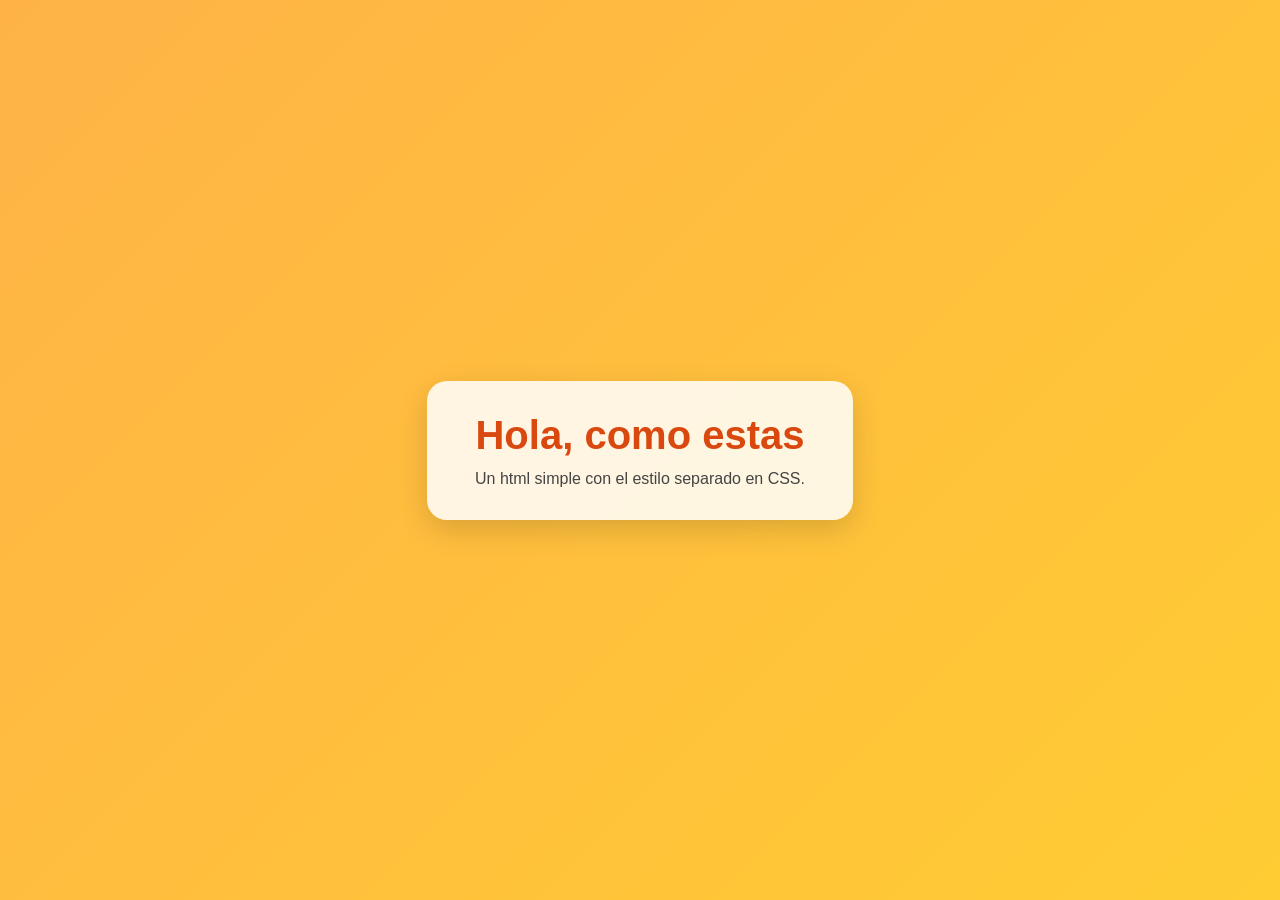
==== index.html @ bae3dd64 "Rename entry page to index" ====
<!DOCTYPE html>
<html lang="es">
<head>
  <meta charset="UTF-8">
  <meta name="viewport" content="width=device-width, initial-scale=1.0">
  <title>Hola</title>
  <link rel="stylesheet" href="style.css">
</head>
<body>
  <main class="card">
    <h1>Hola, como estas</h1>
    <p>Un html simple con el estilo separado en CSS.</p>
  </main>
</body>
</html>
---- style.css ----
body {
  margin: 0;
  min-height: 100vh;
  display: grid;
  place-items: center;
  font-family: Arial, sans-serif;
  background: linear-gradient(135deg, #ffb347, #ffcc33);
}

.card {
  text-align: center;
  padding: 2rem 3rem;
  border-radius: 20px;
  background: rgba(255, 255, 255, 0.85);
  box-shadow: 0 10px 30px rgba(0, 0, 0, 0.15);
}

h1 {
  margin: 0;
  color: #d9480f;
  font-size: 2.5rem;
}

p {
  margin: 0.75rem 0 0;
  color: #444;
  font-size: 1rem;
}
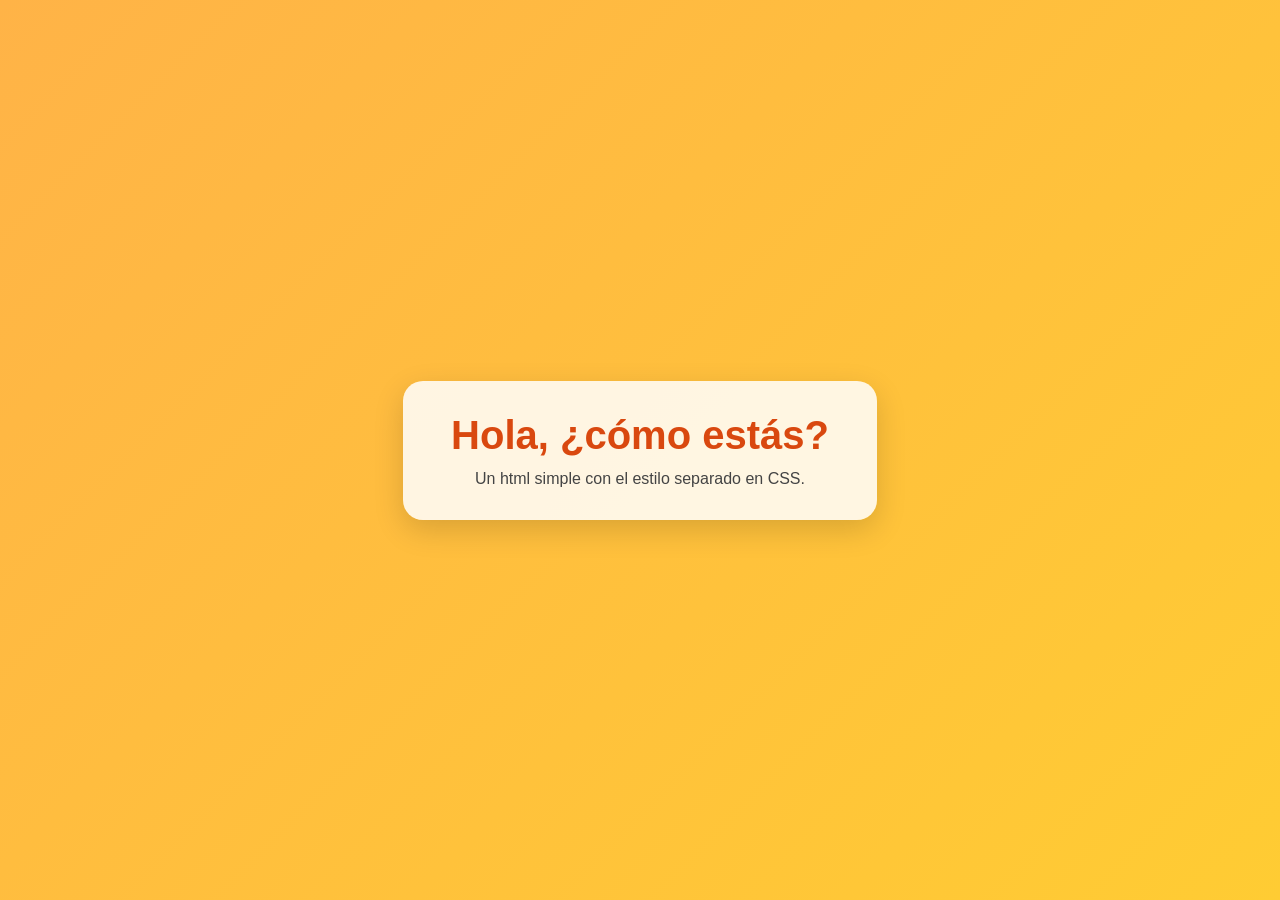
==== commit 7aed7492: "corregi errores ortograficos" ====
--- a/index.html
+++ b/index.html
@@ -8,7 +8,7 @@
 </head>
 <body>
   <main class="card">
-    <h1>Hola, como estas</h1>
+    <h1>Hola, ¿cómo estás?</h1>
     <p>Un html simple con el estilo separado en CSS.</p>
   </main>
 </body>
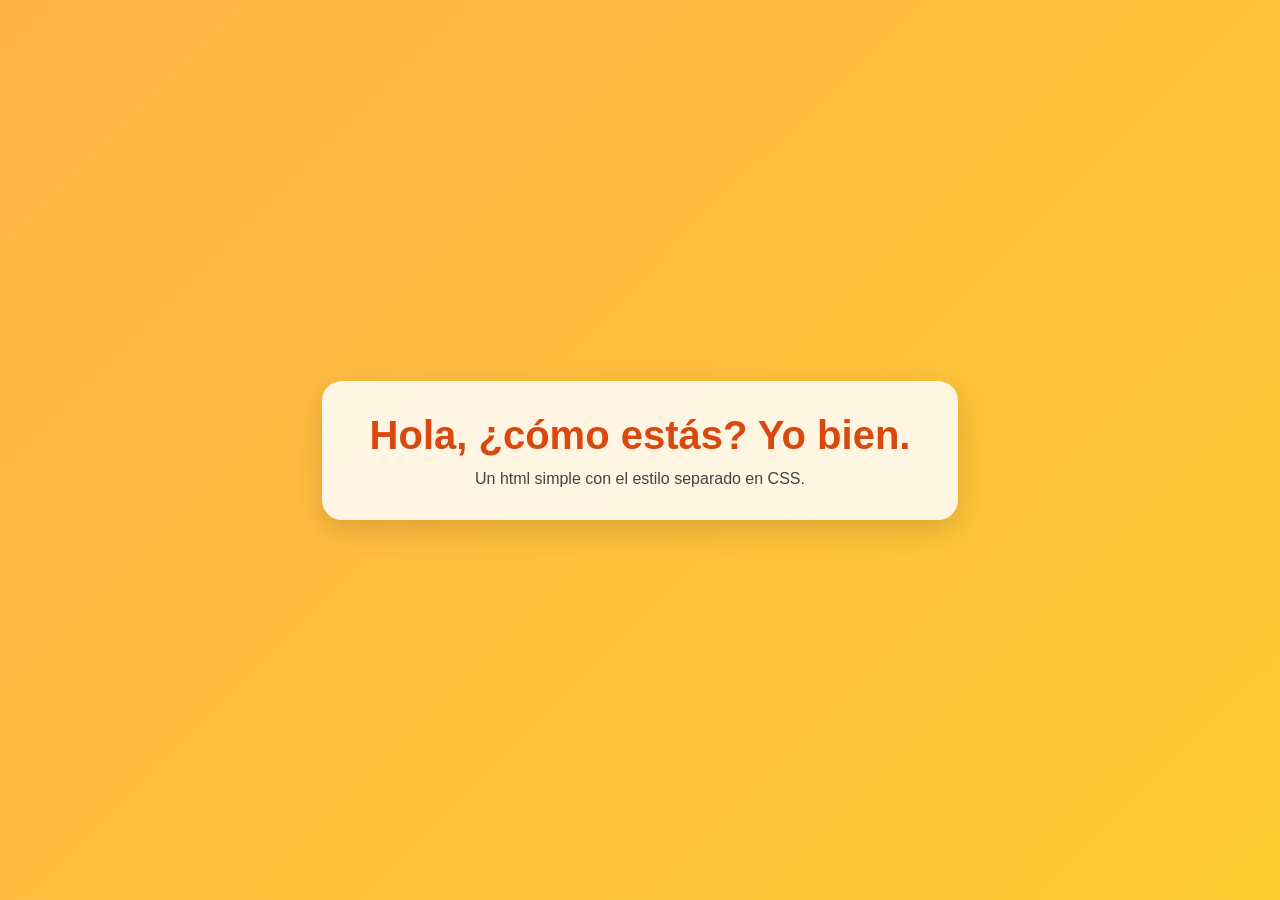
==== commit 69eef740: "probando desde terminal" ====
--- a/index.html
+++ b/index.html
@@ -8,7 +8,7 @@
 </head>
 <body>
   <main class="card">
-    <h1>Hola, ¿cómo estás?</h1>
+    <h1>Hola, ¿cómo estás? Yo bien. </h1>
     <p>Un html simple con el estilo separado en CSS.</p>
   </main>
 </body>
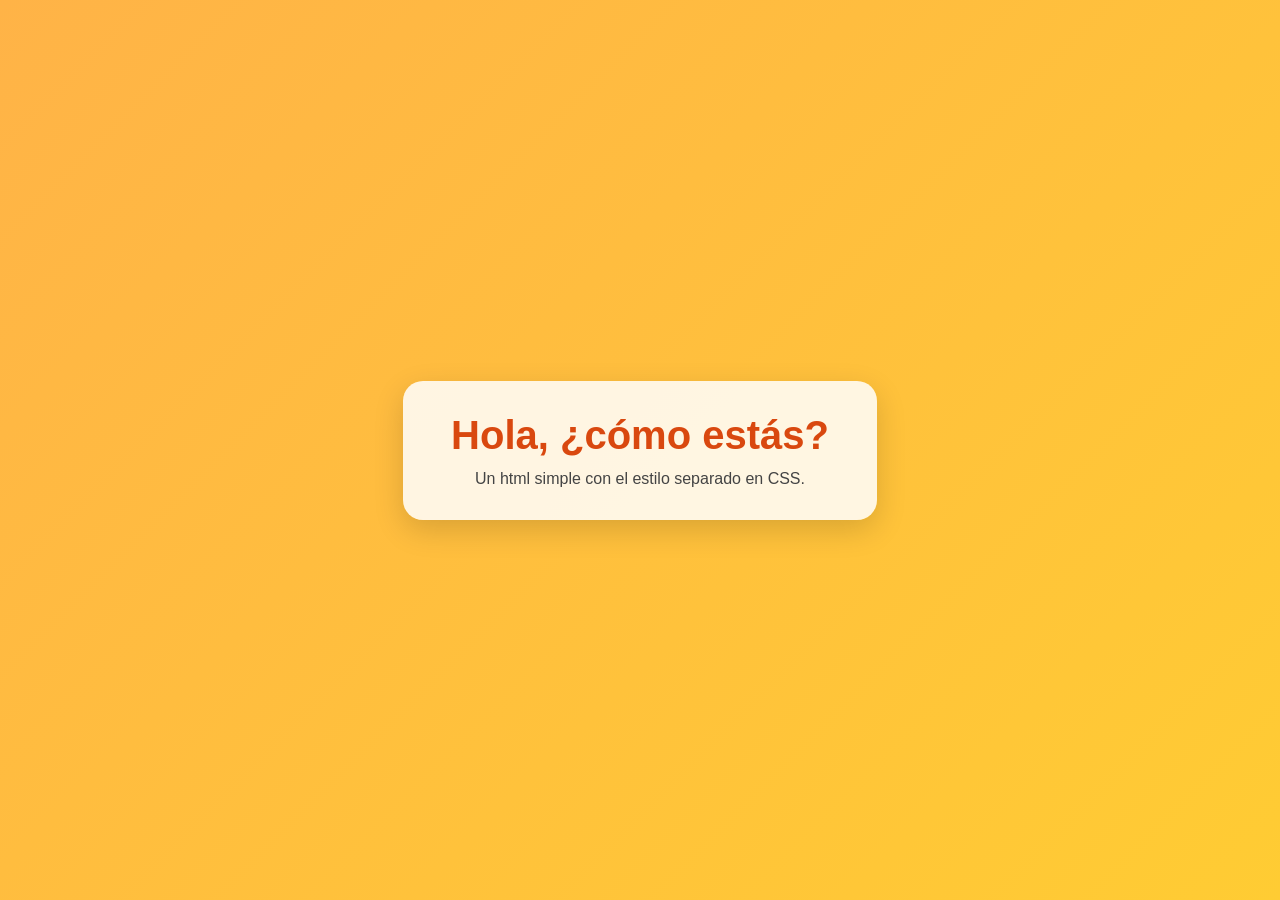
==== commit 59376a96: "Actualiza titulo principal" ====
--- a/index.html
+++ b/index.html
@@ -8,7 +8,7 @@
 </head>
 <body>
   <main class="card">
-    <h1>Hola, ¿cómo estás? Yo bien. </h1>
+    <h1>Hola, ¿cómo estás? </h1>
     <p>Un html simple con el estilo separado en CSS.</p>
   </main>
 </body>
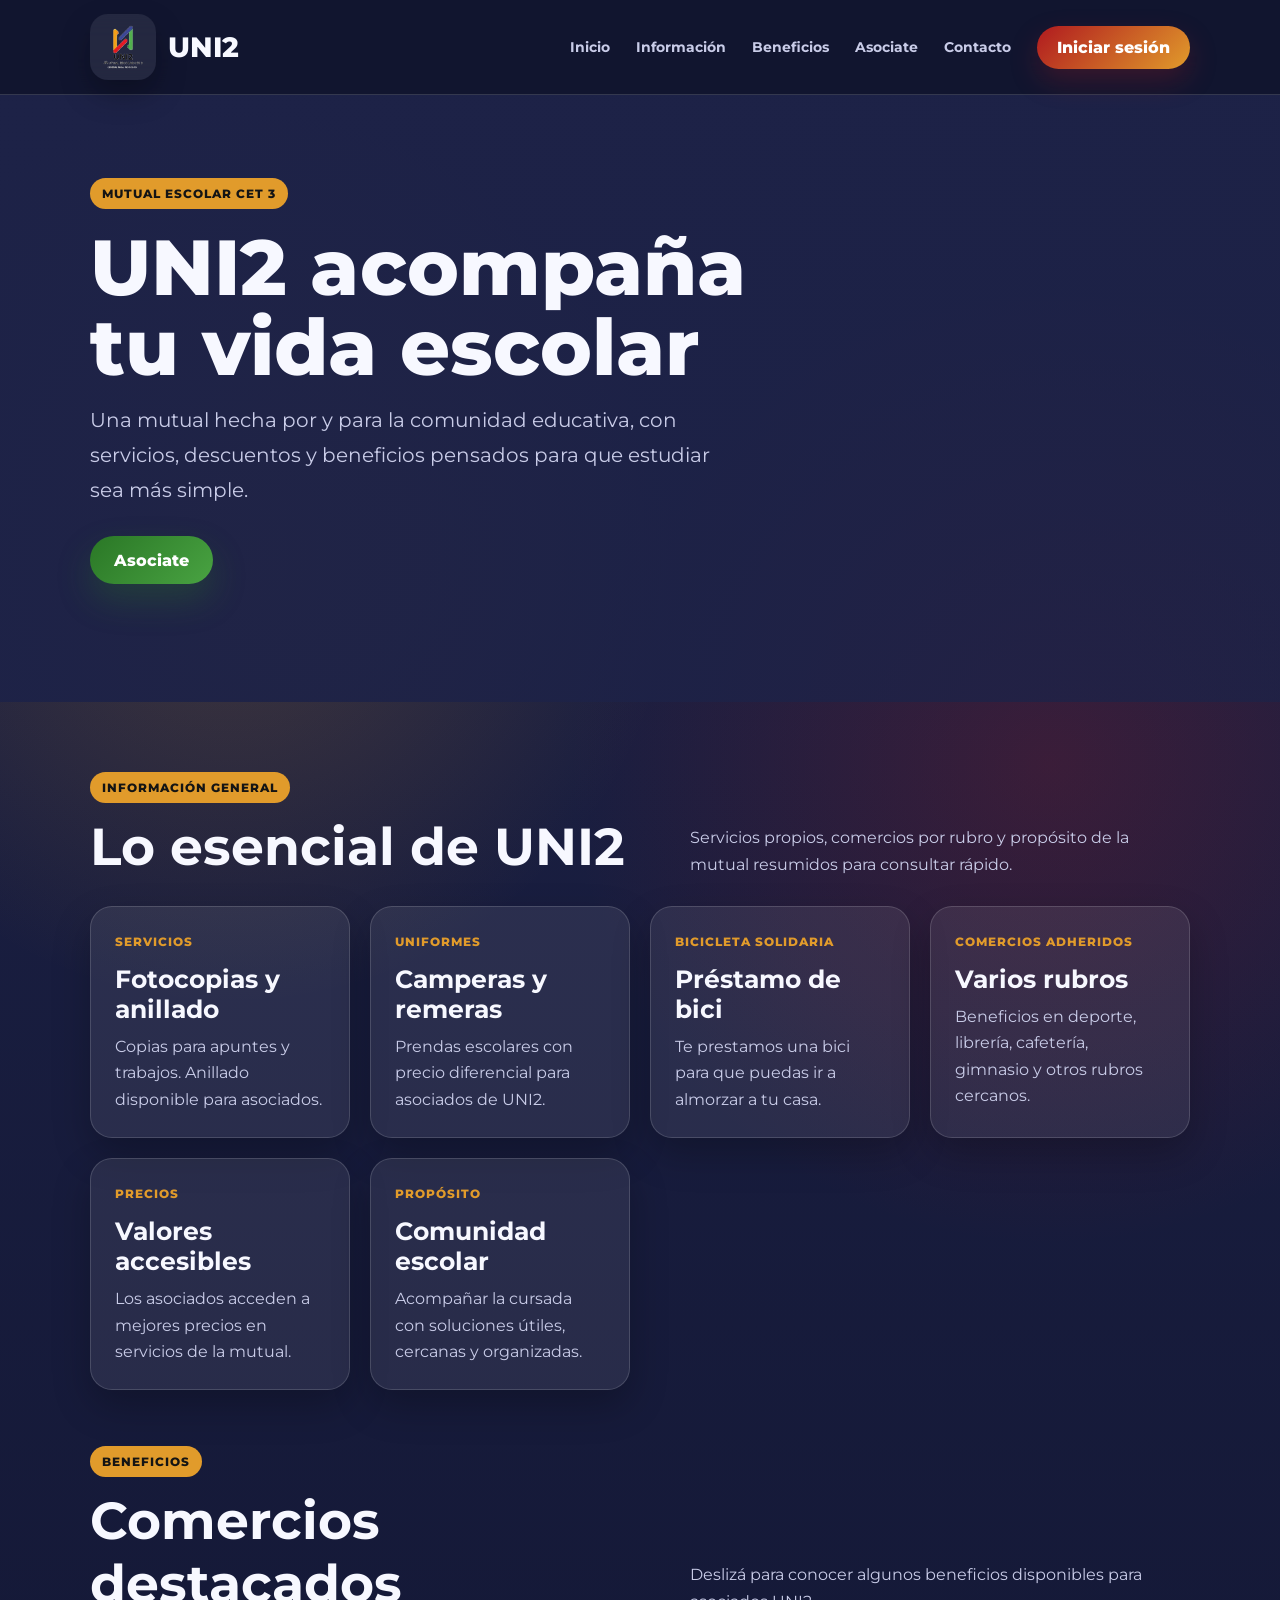
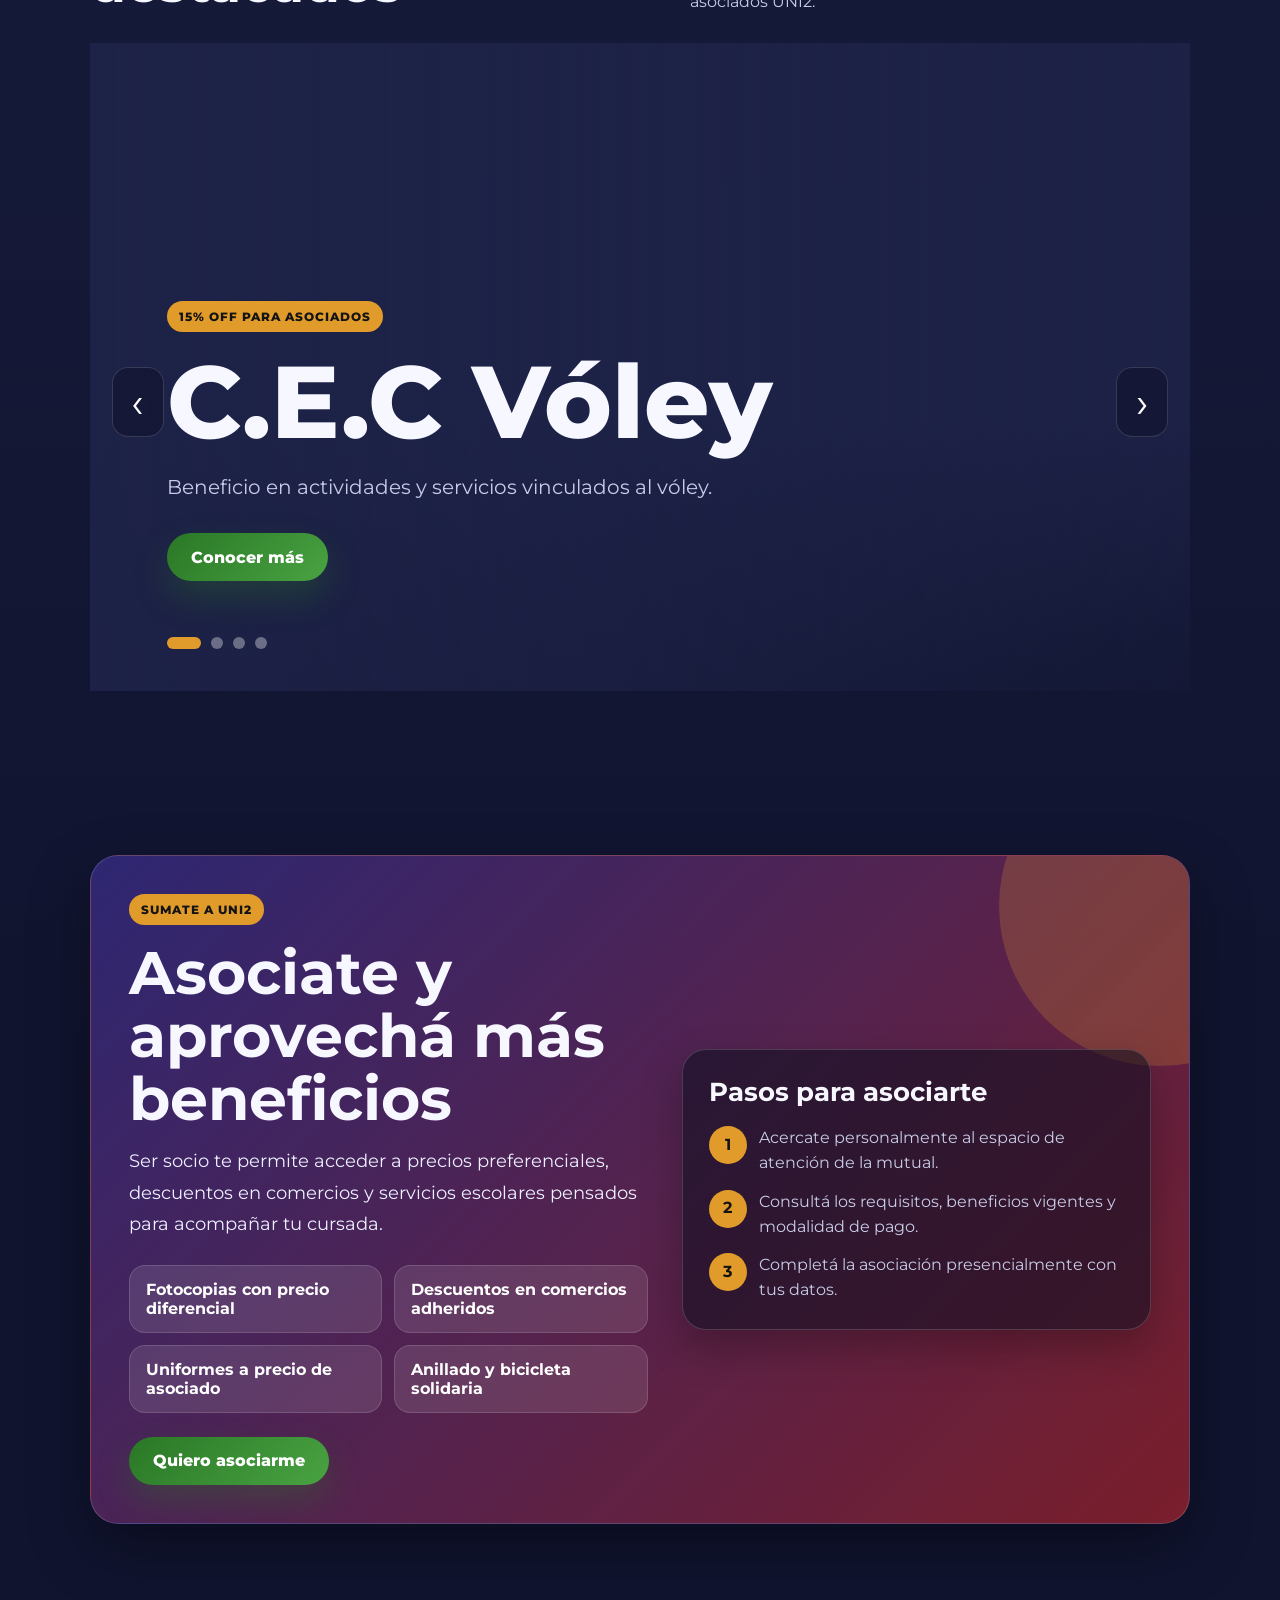
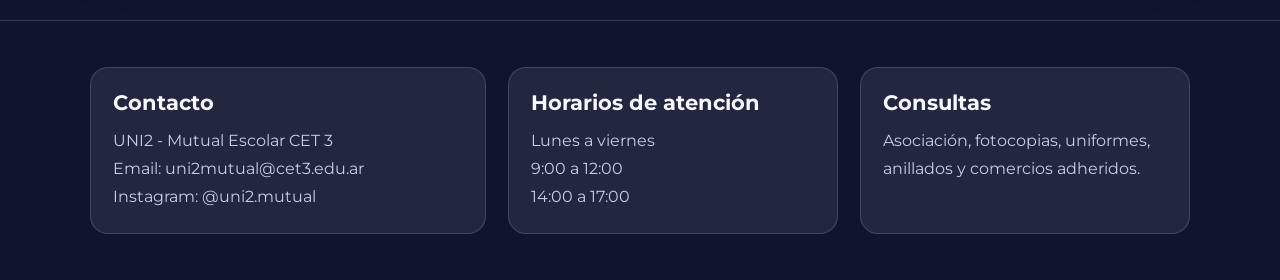
==== commit 7be4edbe: "pagina de inicio" ====
--- a/index.html
+++ b/index.html
@@ -1,15 +1,353 @@
-<!DOCTYPE html>
+﻿<!DOCTYPE html>
 <html lang="es">
 <head>
-  <meta charset="UTF-8">
-  <meta name="viewport" content="width=device-width, initial-scale=1.0">
-  <title>Hola</title>
-  <link rel="stylesheet" href="style.css">
+<meta charset="UTF-8">
+<meta name="viewport" content="width=device-width, initial-scale=1.0">
+<title>UNI2 - Mutual Escolar CET 3</title>
+
+<link rel="preconnect" href="https://fonts.googleapis.com">
+<link href="https://fonts.googleapis.com/css2?family=Montserrat:wght@300;400;500;600;700;800&display=swap" rel="stylesheet">
+
+<link rel="stylesheet" href="style.css">
 </head>
+
 <body>
-  <main class="card">
-    <h1>Hola, ¿cómo estás? </h1>
-    <p>Un html simple con el estilo separado en CSS.</p>
-  </main>
+
+<nav>
+    <div class="logo">
+        <img class="brand-mark" src="assets/uni2-logo.png" alt="Logo UNI2">
+        <h2>UNI2</h2>
+    </div>
+
+    <div class="nav-links">
+        <a href="#inicio">Inicio</a>
+        <a href="#informacion">Informaci&oacute;n</a>
+        <a href="#beneficios">Beneficios</a>
+        <a href="#asociate">Asociate</a>
+        <a href="#contacto">Contacto</a>
+        <button class="login-btn" type="button">Iniciar sesi&oacute;n</button>
+    </div>
+</nav>
+
+<section class="intro-hero" id="inicio">
+    <div class="intro-content">
+        <span class="eyebrow">Mutual Escolar CET 3</span>
+        <h1>UNI2 acompa&ntilde;a tu vida escolar</h1>
+        <p>
+            Una mutual hecha por y para la comunidad educativa, con servicios,
+            descuentos y beneficios pensados para que estudiar sea m&aacute;s simple.
+        </p>
+        <a href="#asociarme" class="primary-btn js-open-associate">Asociate</a>
+    </div>
+</section>
+
+<section class="info-section" id="informacion">
+    <div class="section-header">
+        <div>
+            <span class="section-kicker">Informaci&oacute;n general</span>
+            <h2>Lo esencial de UNI2</h2>
+        </div>
+        <p>Servicios propios, comercios por rubro y prop&oacute;sito de la mutual resumidos para consultar r&aacute;pido.</p>
+    </div>
+
+    <div class="info-grid">
+        <article class="info-card">
+            <span class="service-label">Servicios</span>
+            <h3>Fotocopias y anillado</h3>
+            <p>Copias para apuntes y trabajos. Anillado disponible para asociados.</p>
+        </article>
+
+        <article class="info-card">
+            <span class="service-label">Uniformes</span>
+            <h3>Camperas y remeras</h3>
+            <p>Prendas escolares con precio diferencial para asociados de UNI2.</p>
+        </article>
+
+        <article class="info-card">
+            <span class="service-label">Bicicleta solidaria</span>
+            <h3>Pr&eacute;stamo de bici</h3>
+            <p>Te prestamos una bici para que puedas ir a almorzar a tu casa.</p>
+        </article>
+
+        <article class="info-card">
+            <span class="service-label">Comercios adheridos</span>
+            <h3>Varios rubros</h3>
+            <p>Beneficios en deporte, librer&iacute;a, cafeter&iacute;a, gimnasio y otros rubros cercanos.</p>
+        </article>
+
+        <article class="info-card">
+            <span class="service-label">Precios</span>
+            <h3>Valores accesibles</h3>
+            <p>Los asociados acceden a mejores precios en servicios de la mutual.</p>
+        </article>
+
+        <article class="info-card">
+            <span class="service-label">Prop&oacute;sito</span>
+            <h3>Comunidad escolar</h3>
+            <p>Acompa&ntilde;ar la cursada con soluciones &uacute;tiles, cercanas y organizadas.</p>
+        </article>
+    </div>
+</section>
+
+<section class="services" id="beneficios">
+    <div class="section-header">
+        <div>
+            <span class="section-kicker">Beneficios</span>
+            <h2>Comercios destacados</h2>
+        </div>
+        <p>Desliz&aacute; para conocer algunos beneficios disponibles para asociados UNI2.</p>
+    </div>
+
+<div class="streaming-hero" aria-label="Beneficios destacados">
+    <div class="stream-track" id="streamTrack">
+        <article class="stream-slide" style="--image:url('https://images.unsplash.com/photo-1612872087720-bb876e2e67d1?auto=format&fit=crop&w=1600&q=80')">
+            <div class="stream-content">
+                <span class="eyebrow">15% off para asociados</span>
+                <h1>C.E.C V&oacute;ley</h1>
+                <p>Beneficio en actividades y servicios vinculados al v&oacute;ley.</p>
+                <div class="hero-actions">
+                    <a href="#asociate" class="primary-btn">Conocer m&aacute;s</a>
+                </div>
+            </div>
+        </article>
+
+        <article class="stream-slide" style="--image:url('https://images.unsplash.com/photo-1521587760476-6c12a4b040da?auto=format&fit=crop&w=1600&q=80')">
+            <div class="stream-content">
+                <span class="eyebrow">10% off en &uacute;tiles escolares</span>
+                <h1>Librer&iacute;a Mu&ntilde;oz</h1>
+                <p>Descuento en materiales para clases, trabajos pr&aacute;cticos y organizaci&oacute;n diaria.</p>
+                <div class="hero-actions">
+                    <a href="#asociate" class="primary-btn">Conocer m&aacute;s</a>
+                </div>
+            </div>
+        </article>
+
+        <article class="stream-slide" style="--image:url('https://images.unsplash.com/photo-1509042239860-f550ce710b93?auto=format&fit=crop&w=1600&q=80')">
+            <div class="stream-content">
+                <span class="eyebrow">15% off en cafeter&iacute;a</span>
+                <h1>Cafeter&iacute;a Latte</h1>
+                <p>Descuento para meriendas, pausas y encuentros durante la semana escolar.</p>
+                <div class="hero-actions">
+                    <a href="#asociate" class="primary-btn">Conocer m&aacute;s</a>
+                </div>
+            </div>
+        </article>
+
+        <article class="stream-slide" style="--image:url('https://images.unsplash.com/photo-1534438327276-14e5300c3a48?auto=format&fit=crop&w=1600&q=80')">
+            <div class="stream-content">
+                <span class="eyebrow">20% off en entrenamiento</span>
+                <h1>Gimnasio GQ</h1>
+                <p>Beneficio para asociados que quieran entrenar y mantenerse activos.</p>
+                <div class="hero-actions">
+                    <a href="#asociate" class="primary-btn">Conocer m&aacute;s</a>
+                </div>
+            </div>
+        </article>
+    </div>
+
+    <button class="stream-arrow prev" id="prevSlide" type="button" aria-label="Slide anterior">&lsaquo;</button>
+    <button class="stream-arrow next" id="nextSlide" type="button" aria-label="Slide siguiente">&rsaquo;</button>
+    <div class="stream-dots" id="streamDots" aria-label="Indicadores del carrusel"></div>
+</div>
+</section>
+
+<section class="join-section" id="asociate">
+    <div class="join-banner">
+        <div class="join-copy">
+            <span class="section-kicker">Sumate a UNI2</span>
+            <h2>Asociate y aprovech&aacute; m&aacute;s beneficios</h2>
+            <p>
+                Ser socio te permite acceder a precios preferenciales, descuentos en comercios
+                y servicios escolares pensados para acompa&ntilde;ar tu cursada.
+            </p>
+
+            <ul class="benefit-list">
+                <li>Fotocopias con precio diferencial</li>
+                <li>Descuentos en comercios adheridos</li>
+                <li>Uniformes a precio de asociado</li>
+                <li>Anillado y bicicleta solidaria</li>
+            </ul>
+
+            <a href="#asociarme" class="primary-btn js-open-associate">Quiero asociarme</a>
+        </div>
+
+        <div class="steps-card">
+            <h3>Pasos para asociarte</h3>
+            <ol class="steps">
+                <li><strong>1</strong><span>Acercate personalmente al espacio de atenci&oacute;n de la mutual.</span></li>
+                <li><strong>2</strong><span>Consult&aacute; los requisitos, beneficios vigentes y modalidad de pago.</span></li>
+                <li><strong>3</strong><span>Complet&aacute; la asociaci&oacute;n presencialmente con tus datos.</span></li>
+            </ol>
+        </div>
+    </div>
+</section>
+
+<section class="associate-section" id="asociarme">
+    <div class="associate-card">
+        <div class="associate-header">
+            <button type="button" class="close-associate" id="closeAssociate" aria-label="Cerrar">&times;</button>
+            <h2>UNI2</h2>
+            <p>Asociaci&oacute;n presencial a la Mutual</p>
+        </div>
+
+        <div class="associate-form" id="associateInfo">
+            <div class="form-group">
+                <label>Por ahora la asociaci&oacute;n se realiza solo presencialmente.</label>
+                <p class="radio-item">
+                    Acercate al espacio de atenci&oacute;n de UNI2 para consultar requisitos,
+                    beneficios vigentes y completar tus datos.
+                </p>
+            </div>
+
+            <div class="form-row">
+                <div class="form-group">
+                    <label>Horario de atenci&oacute;n</label>
+                    <p class="radio-item">Lunes a viernes, de 9:00 a 12:00 y de 14:00 a 17:00.</p>
+                </div>
+
+                <div class="form-group">
+                    <label>Consultas</label>
+                    <p class="radio-item">Pod&eacute;s preguntar por fotocopias, uniformes, anillados y comercios adheridos.</p>
+                </div>
+            </div>
+
+            <button type="button" class="associate-submit" id="goToContact">Ver contacto y horarios</button>
+        </div>
+
+        <div class="associate-footer">UNI2 - Mutual Escolar</div>
+    </div>
+</section>
+
+<div class="thanks-message" id="thanksMessage">
+    <h2>Muchas gracias por ser parte de la mutual</h2>
+</div>
+
+<footer class="site-footer" id="contacto">
+    <div class="footer-grid">
+        <div class="footer-block">
+            <h3>Contacto</h3>
+            <p>UNI2 - Mutual Escolar CET 3</p>
+            <p>Email: uni2mutual@cet3.edu.ar</p>
+            <p>Instagram: @uni2.mutual</p>
+        </div>
+
+        <div class="footer-block">
+            <h3>Horarios de atenci&oacute;n</h3>
+            <ul>
+                <li>Lunes a viernes</li>
+                <li>9:00 a 12:00</li>
+                <li>14:00 a 17:00</li>
+            </ul>
+        </div>
+
+        <div class="footer-block">
+            <h3>Consultas</h3>
+            <p>Asociaci&oacute;n, fotocopias, uniformes, anillados y comercios adheridos.</p>
+        </div>
+    </div>
+</footer>
+
+<script>
+    const streamTrack = document.getElementById("streamTrack");
+    const slides = Array.from(document.querySelectorAll(".stream-slide"));
+    const dotsContainer = document.getElementById("streamDots");
+    const prevSlide = document.getElementById("prevSlide");
+    const nextSlide = document.getElementById("nextSlide");
+    const associateButtons = Array.from(document.querySelectorAll(".js-open-associate"));
+    const closeAssociate = document.getElementById("closeAssociate");
+    const associateModal = document.getElementById("asociarme");
+    const goToContact = document.getElementById("goToContact");
+    const thanksMessage = document.getElementById("thanksMessage");
+    let activeSlide = 0;
+    let autoplay;
+
+    slides.forEach((_, index) => {
+        const dot = document.createElement("button");
+        dot.className = "stream-dot";
+        dot.type = "button";
+        dot.setAttribute("aria-label", "Ir al slide " + (index + 1));
+        dot.addEventListener("click", () => {
+            setSlide(index);
+            restartAutoplay();
+        });
+        dotsContainer.appendChild(dot);
+    });
+
+    const dots = Array.from(document.querySelectorAll(".stream-dot"));
+
+    function setSlide(index){
+        activeSlide = (index + slides.length) % slides.length;
+        streamTrack.style.transform = "translateX(-" + activeSlide * 100 + "%)";
+
+        dots.forEach((dot, dotIndex) => {
+            dot.classList.toggle("is-active", dotIndex === activeSlide);
+        });
+    }
+
+    function restartAutoplay(){
+        clearInterval(autoplay);
+        autoplay = setInterval(() => setSlide(activeSlide + 1), 5000);
+    }
+
+    prevSlide.addEventListener("click", () => {
+        setSlide(activeSlide - 1);
+        restartAutoplay();
+    });
+
+    nextSlide.addEventListener("click", () => {
+        setSlide(activeSlide + 1);
+        restartAutoplay();
+    });
+
+    function openAssociateModal(event){
+        event.preventDefault();
+        associateModal.classList.add("is-open");
+        document.body.style.overflow = "hidden";
+    }
+
+    function closeAssociateModal(){
+        associateModal.classList.remove("is-open");
+        document.body.style.overflow = "";
+    }
+
+    function launchConfetti(){
+        const colors = ["#2A7726", "#2F2777", "#B01A1F", "#E19B2B", "#ffffff"];
+
+        for(let i = 0; i < 90; i++){
+            const confetti = document.createElement("span");
+            confetti.className = "confetti-piece";
+            confetti.style.left = Math.random() * 100 + "vw";
+            confetti.style.background = colors[Math.floor(Math.random() * colors.length)];
+            confetti.style.animationDelay = Math.random() * 0.7 + "s";
+            confetti.style.transform = "rotate(" + Math.random() * 360 + "deg)";
+            document.body.appendChild(confetti);
+
+            setTimeout(() => {
+                confetti.remove();
+            }, 3600);
+        }
+    }
+
+    associateButtons.forEach((button) => {
+        button.addEventListener("click", openAssociateModal);
+    });
+    closeAssociate.addEventListener("click", closeAssociateModal);
+
+    associateModal.addEventListener("click", (event) => {
+        if(event.target === associateModal){
+            closeAssociateModal();
+        }
+    });
+
+    goToContact.addEventListener("click", () => {
+        closeAssociateModal();
+        document.getElementById("contacto").scrollIntoView({behavior:"smooth"});
+    });
+
+    setSlide(0);
+    restartAutoplay();
+</script>
+
 </body>
 </html>
+
--- a/style.css
+++ b/style.css
@@ -1,28 +1,891 @@
-body {
-  margin: 0;
-  min-height: 100vh;
-  display: grid;
-  place-items: center;
-  font-family: Arial, sans-serif;
-  background: linear-gradient(135deg, #ffb347, #ffcc33);
-}
-
-.card {
-  text-align: center;
-  padding: 2rem 3rem;
-  border-radius: 20px;
-  background: rgba(255, 255, 255, 0.85);
-  box-shadow: 0 10px 30px rgba(0, 0, 0, 0.15);
-}
-
-h1 {
-  margin: 0;
-  color: #d9480f;
-  font-size: 2.5rem;
-}
-
-p {
-  margin: 0.75rem 0 0;
-  color: #444;
-  font-size: 1rem;
-}
+﻿:root{
+    --bg:#1D2247;
+    --red:#B01A1F;
+    --orange:#E19B2B;
+    --green:#2A7726;
+    --indigo:#2F2777;
+    --ink:#f7f8ff;
+    --muted:#c9cce8;
+    --panel:rgba(255,255,255,0.08);
+    --panel-strong:rgba(255,255,255,0.13);
+    --line:rgba(255,255,255,0.15);
+    --shadow:0 24px 60px rgba(0,0,0,0.36);
+}
+
+*{
+    margin:0;
+    padding:0;
+    box-sizing:border-box;
+    font-family:"Montserrat",sans-serif;
+}
+
+html{
+    scroll-behavior:smooth;
+}
+
+body{
+    min-height:100vh;
+    background:
+        radial-gradient(circle at 18% 16%, rgba(225,155,43,0.20), transparent 28rem),
+        radial-gradient(circle at 82% 22%, rgba(176,26,31,0.22), transparent 30rem),
+        linear-gradient(180deg,var(--bg),#10142f 76%);
+    color:var(--ink);
+    overflow-x:hidden;
+}
+
+img{
+    display:block;
+    max-width:100%;
+}
+
+a{
+    color:inherit;
+}
+
+button,
+.primary-btn,
+.secondary-btn{
+    font:inherit;
+    cursor:pointer;
+    transition:0.25s ease;
+}
+
+button:hover,
+.primary-btn:hover,
+.secondary-btn:hover{
+    transform:translateY(-3px);
+}
+
+/* NAV */
+
+nav{
+    position:fixed;
+    inset:0 0 auto 0;
+    z-index:50;
+    display:flex;
+    align-items:center;
+    justify-content:space-between;
+    gap:24px;
+    padding:14px 7%;
+    background:rgba(15,18,42,0.78);
+    border-bottom:1px solid var(--line);
+    backdrop-filter:blur(18px);
+}
+
+.logo{
+    display:flex;
+    align-items:center;
+    gap:12px;
+}
+
+.brand-mark{
+    width:66px;
+    height:66px;
+    display:block;
+    border-radius:18px;
+    object-fit:contain;
+    background:rgba(255,255,255,0.08);
+    box-shadow:0 14px 30px rgba(0,0,0,0.28);
+}
+
+.logo h2{
+    font-size:28px;
+    font-weight:800;
+}
+
+.nav-links{
+    display:flex;
+    align-items:center;
+    gap:26px;
+}
+
+.nav-links a{
+    color:var(--muted);
+    text-decoration:none;
+    font-weight:700;
+    font-size:14px;
+}
+
+.nav-links a:hover{
+    color:var(--orange);
+}
+
+.login-btn{
+    border:0;
+    border-radius:999px;
+    padding:12px 20px;
+    color:white;
+    background:linear-gradient(135deg,var(--red),var(--orange));
+    font-weight:800;
+    box-shadow:0 12px 28px rgba(176,26,31,0.25);
+}
+
+/* INTRO HERO */
+
+.intro-hero{
+    min-height:78vh;
+    display:flex;
+    align-items:center;
+    padding:132px 7% 72px;
+    background:
+        linear-gradient(90deg, rgba(29,34,71,0.96), rgba(29,34,71,0.76)),
+        url("https://images.unsplash.com/photo-1524995997946-a1c2e315a42f?auto=format&fit=crop&w=1600&q=80");
+    background-size:cover;
+    background-position:center;
+}
+
+.intro-content{
+    width:min(720px,100%);
+}
+
+.intro-content h1{
+    margin:18px 0 16px;
+    font-size:clamp(42px,7vw,78px);
+    line-height:1.03;
+    font-weight:800;
+}
+
+.intro-content p{
+    max-width:650px;
+    color:var(--muted);
+    font-size:clamp(16px,2vw,20px);
+    line-height:1.75;
+    margin-bottom:28px;
+}
+
+/* GENERAL INFO */
+
+.info-section{
+    padding:70px 7% 28px;
+}
+
+.info-grid{
+    display:grid;
+    grid-template-columns:repeat(auto-fit,minmax(230px,1fr));
+    gap:20px;
+}
+
+.info-card{
+    min-height:225px;
+    padding:24px;
+    border-radius:22px;
+    background:var(--panel);
+    border:1px solid var(--line);
+    box-shadow:0 16px 38px rgba(0,0,0,0.24);
+}
+
+.info-card h3{
+    margin:14px 0 10px;
+    font-size:25px;
+}
+
+.info-card p{
+    color:var(--muted);
+    line-height:1.65;
+}
+
+/* STREAMING HERO */
+
+.streaming-hero{
+    position:relative;
+    min-height:68vh;
+    height:clamp(520px,72vh,760px);
+    overflow:hidden;
+    background:var(--bg);
+}
+
+.stream-track{
+    height:100%;
+    display:flex;
+    transition:transform 0.8s cubic-bezier(.22,.61,.36,1);
+}
+
+.stream-slide{
+    position:relative;
+    min-width:100%;
+    height:100%;
+    display:flex;
+    align-items:flex-end;
+    padding:140px 7% 110px;
+    background-image:var(--image);
+    background-size:cover;
+    background-position:center;
+}
+
+.stream-slide::before{
+    content:"";
+    position:absolute;
+    inset:0;
+    background:
+        linear-gradient(90deg, rgba(29,34,71,0.96), rgba(29,34,71,0.70) 44%, rgba(29,34,71,0.18)),
+        linear-gradient(0deg, rgba(16,20,47,0.92), rgba(16,20,47,0.06) 42%);
+}
+
+.stream-content{
+    position:relative;
+    z-index:2;
+    width:min(820px,100%);
+}
+
+.eyebrow,
+.section-kicker,
+.tag{
+    display:inline-flex;
+    align-items:center;
+    width:max-content;
+    max-width:100%;
+    color:#141414;
+    background:var(--orange);
+    border-radius:999px;
+    padding:8px 12px;
+    font-size:12px;
+    font-weight:800;
+    letter-spacing:1px;
+    text-transform:uppercase;
+}
+
+.stream-content h1{
+    margin:18px 0 16px;
+    font-size:clamp(52px,8vw,104px);
+    line-height:1.02;
+    font-weight:800;
+}
+
+.stream-content p{
+    max-width:620px;
+    color:var(--muted);
+    font-size:clamp(16px,2vw,20px);
+    line-height:1.75;
+    margin-bottom:28px;
+}
+
+.hero-actions{
+    display:flex;
+    flex-wrap:wrap;
+    gap:14px;
+}
+
+.primary-btn,
+.secondary-btn{
+    display:inline-flex;
+    align-items:center;
+    justify-content:center;
+    min-height:48px;
+    padding:14px 24px;
+    border-radius:999px;
+    text-decoration:none;
+    font-weight:800;
+}
+
+.primary-btn{
+    color:white;
+    background:linear-gradient(135deg,var(--green),#49a342);
+    box-shadow:0 16px 34px rgba(42,119,38,0.32);
+}
+
+.secondary-btn{
+    color:white;
+    background:rgba(255,255,255,0.10);
+    border:1px solid rgba(255,255,255,0.24);
+}
+
+.stream-arrow{
+    position:absolute;
+    z-index:5;
+    top:50%;
+    width:52px;
+    height:70px;
+    border:1px solid var(--line);
+    border-radius:16px;
+    color:white;
+    background:rgba(15,18,42,0.55);
+    backdrop-filter:blur(8px);
+    font-size:42px;
+    line-height:1;
+}
+
+.stream-arrow.prev{
+    left:22px;
+}
+
+.stream-arrow.next{
+    right:22px;
+}
+
+.stream-dots{
+    position:absolute;
+    z-index:5;
+    left:7%;
+    bottom:42px;
+    display:flex;
+    gap:10px;
+}
+
+.stream-dot{
+    width:12px;
+    height:12px;
+    border:0;
+    border-radius:999px;
+    background:rgba(255,255,255,0.35);
+}
+
+.stream-dot.is-active{
+    width:34px;
+    background:var(--orange);
+}
+
+/* ASOCIATE */
+
+.join-section{
+    padding:70px 7% 96px;
+}
+
+.join-banner{
+    display:grid;
+    grid-template-columns:1.05fr 0.95fr;
+    gap:34px;
+    align-items:center;
+    padding:38px;
+    border-radius:28px;
+    background:
+        linear-gradient(135deg,rgba(47,39,119,0.92),rgba(176,26,31,0.62)),
+        var(--panel);
+    border:1px solid var(--line);
+    box-shadow:var(--shadow);
+    overflow:hidden;
+    position:relative;
+}
+
+.join-banner::after{
+    content:"";
+    position:absolute;
+    width:320px;
+    height:320px;
+    right:-130px;
+    top:-110px;
+    border-radius:999px;
+    background:rgba(225,155,43,0.22);
+}
+
+.join-copy{
+    position:relative;
+    z-index:2;
+}
+
+.join-copy h2{
+    margin:16px 0;
+    font-size:clamp(36px,5vw,60px);
+    line-height:1.05;
+}
+
+.join-copy p{
+    color:#edf0ff;
+    line-height:1.75;
+    font-size:18px;
+    max-width:620px;
+}
+
+.benefit-list{
+    display:grid;
+    grid-template-columns:repeat(2,1fr);
+    gap:12px;
+    margin:24px 0;
+    list-style:none;
+}
+
+.benefit-list li{
+    padding:14px 16px;
+    border-radius:16px;
+    background:rgba(255,255,255,0.11);
+    border:1px solid rgba(255,255,255,0.14);
+    color:white;
+    font-weight:700;
+}
+
+.steps-card{
+    position:relative;
+    z-index:2;
+    background:rgba(10,13,30,0.54);
+    border:1px solid rgba(255,255,255,0.16);
+    border-radius:24px;
+    padding:26px;
+    box-shadow:0 18px 40px rgba(0,0,0,0.26);
+}
+
+.steps-card h3{
+    font-size:26px;
+    margin-bottom:18px;
+}
+
+.steps{
+    list-style:none;
+    display:grid;
+    gap:14px;
+}
+
+.steps li{
+    display:grid;
+    grid-template-columns:38px 1fr;
+    gap:12px;
+    align-items:start;
+    color:var(--muted);
+    line-height:1.55;
+}
+
+.steps strong{
+    display:grid;
+    place-items:center;
+    width:38px;
+    height:38px;
+    border-radius:50%;
+    background:var(--orange);
+    color:#141414;
+}
+
+/* SERVICES */
+
+.services,
+.stores{
+    padding:28px 7% 94px;
+}
+
+.section-header{
+    display:flex;
+    justify-content:space-between;
+    align-items:flex-end;
+    gap:24px;
+    margin-bottom:28px;
+}
+
+.section-header h2{
+    margin-top:12px;
+    font-size:clamp(32px,5vw,52px);
+}
+
+.section-header p{
+    max-width:500px;
+    color:var(--muted);
+    line-height:1.7;
+}
+
+.services-grid{
+    display:grid;
+    grid-template-columns:repeat(3,1fr);
+    gap:20px;
+}
+
+.service-card{
+    overflow:hidden;
+    border-radius:22px;
+    background:var(--panel);
+    border:1px solid var(--line);
+    box-shadow:0 16px 38px rgba(0,0,0,0.24);
+}
+
+.service-card img{
+    width:100%;
+    height:210px;
+    object-fit:cover;
+}
+
+.service-content{
+    padding:22px;
+}
+
+.service-content h3{
+    margin:8px 0 10px;
+    font-size:25px;
+}
+
+.service-content p{
+    color:var(--muted);
+    line-height:1.65;
+}
+
+.service-label{
+    color:var(--orange);
+    font-weight:800;
+    font-size:12px;
+    letter-spacing:1px;
+    text-transform:uppercase;
+}
+
+/* STORES */
+
+.stores-panel{
+    padding:34px;
+    border-radius:28px;
+    background:linear-gradient(135deg,rgba(255,255,255,0.10),rgba(47,39,119,0.40));
+    border:1px solid var(--line);
+    box-shadow:var(--shadow);
+}
+
+.store-grid{
+    display:grid;
+    grid-template-columns:repeat(4,1fr);
+    gap:16px;
+}
+
+.store-card{
+    min-height:210px;
+    position:relative;
+    overflow:hidden;
+    border-radius:20px;
+    background-image:var(--image);
+    background-size:cover;
+    background-position:center;
+}
+
+.store-card::before{
+    content:"";
+    position:absolute;
+    inset:0;
+    background:linear-gradient(to top,rgba(8,10,24,0.88),rgba(8,10,24,0.12));
+}
+
+.store-card div{
+    position:absolute;
+    inset:auto 0 0 0;
+    padding:20px;
+}
+
+.store-card span{
+    color:var(--orange);
+    font-size:12px;
+    font-weight:800;
+    letter-spacing:1px;
+    text-transform:uppercase;
+}
+
+.store-card h3{
+    margin-top:6px;
+    font-size:22px;
+}
+
+/* MODAL FORM */
+
+.associate-section{
+    position:fixed;
+    inset:0;
+    z-index:100;
+    display:none;
+    align-items:center;
+    justify-content:center;
+    padding:36px 18px;
+    overflow-y:auto;
+    background:rgba(0,0,0,0.68);
+    backdrop-filter:blur(10px);
+}
+
+.associate-section.is-open{
+    display:flex;
+}
+
+.associate-card{
+    width:min(780px,100%);
+    overflow:hidden;
+    border-radius:24px;
+    background:#151936;
+    border:1px solid var(--line);
+    box-shadow:var(--shadow);
+}
+
+.associate-header{
+    position:relative;
+    padding:32px;
+    text-align:center;
+    background:linear-gradient(90deg,var(--green),var(--indigo),var(--red));
+}
+
+.associate-header h2{
+    font-size:40px;
+}
+
+.associate-header p{
+    color:#edf0ff;
+    margin-top:8px;
+}
+
+.close-associate{
+    position:absolute;
+    top:16px;
+    right:16px;
+    width:40px;
+    height:40px;
+    border:0;
+    border-radius:50%;
+    color:white;
+    background:rgba(255,255,255,0.18);
+    font-size:26px;
+}
+
+.associate-form{
+    padding:32px;
+}
+
+.form-row{
+    display:grid;
+    grid-template-columns:1fr 1fr;
+    gap:18px;
+}
+
+.form-group{
+    margin-bottom:20px;
+}
+
+.form-group label{
+    display:block;
+    margin-bottom:8px;
+    font-weight:800;
+}
+
+.form-group input,
+.form-group select{
+    width:100%;
+    padding:14px;
+    border:1px solid rgba(255,255,255,0.18);
+    border-radius:13px;
+    color:white;
+    background:rgba(255,255,255,0.08);
+    font-size:15px;
+}
+
+.form-group input::placeholder{
+    color:#aeb2d1;
+}
+
+.form-group input:focus,
+.form-group select:focus{
+    outline:0;
+    border-color:var(--orange);
+}
+
+.form-group option{
+    background:#151936;
+    color:white;
+}
+
+.radio-group{
+    display:flex;
+    gap:18px;
+}
+
+.radio-item{
+    display:flex;
+    gap:8px;
+    align-items:center;
+    color:var(--muted);
+}
+
+.associate-submit{
+    width:100%;
+    border:0;
+    border-radius:15px;
+    padding:16px;
+    color:white;
+    background:linear-gradient(135deg,var(--green),var(--orange));
+    font-size:18px;
+    font-weight:800;
+}
+
+.associate-footer{
+    padding:18px;
+    text-align:center;
+    color:var(--muted);
+    border-top:1px solid var(--line);
+}
+
+.thanks-message{
+    position:fixed;
+    inset:0;
+    z-index:120;
+    display:none;
+    align-items:center;
+    justify-content:center;
+    padding:20px;
+    text-align:center;
+    background:rgba(16,20,47,0.92);
+}
+
+.thanks-message.is-visible{
+    display:flex;
+}
+
+.thanks-message h2{
+    font-size:clamp(30px,5vw,48px);
+    max-width:760px;
+}
+
+.confetti-piece{
+    position:fixed;
+    top:-20px;
+    width:10px;
+    height:16px;
+    border-radius:3px;
+    z-index:130;
+    animation:confettiFall 2.8s linear forwards;
+}
+
+@keyframes confettiFall{
+    to{
+        transform:translateY(110vh) rotate(720deg);
+        opacity:0;
+    }
+}
+
+/* FOOTER */
+
+.site-footer{
+    padding:46px 7%;
+    background:#10142f;
+    border-top:1px solid var(--line);
+}
+
+.footer-grid{
+    display:grid;
+    grid-template-columns:1.2fr 1fr 1fr;
+    gap:22px;
+}
+
+.footer-block{
+    padding:22px;
+    border-radius:18px;
+    background:var(--panel);
+    border:1px solid var(--line);
+}
+
+.footer-block h3{
+    margin-bottom:12px;
+    font-size:21px;
+}
+
+.footer-block p,
+.footer-block li{
+    color:var(--muted);
+    line-height:1.75;
+}
+
+.footer-block ul{
+    list-style:none;
+}
+
+/* RESPONSIVE */
+
+@media(max-width:980px){
+    .stream-slide{
+        padding:130px 7% 96px;
+    }
+
+    .join-banner,
+    .footer-grid{
+        grid-template-columns:1fr;
+    }
+
+    .services-grid{
+        grid-template-columns:1fr 1fr;
+    }
+
+    .info-grid{
+        grid-template-columns:1fr;
+    }
+
+    .store-grid{
+        grid-template-columns:1fr 1fr;
+    }
+
+    .section-header{
+        flex-direction:column;
+        align-items:flex-start;
+    }
+}
+
+@media(max-width:720px){
+    nav{
+        padding:12px 18px;
+    }
+
+    .brand-mark{
+        width:56px;
+        height:56px;
+        border-radius:15px;
+        font-size:18px;
+    }
+
+    .nav-links{
+        display:none;
+    }
+
+    .streaming-hero{
+        min-height:76vh;
+        height:76vh;
+    }
+
+    .stream-slide{
+        padding:112px 22px 86px;
+        background-position:center;
+    }
+
+    .stream-slide::before{
+        background:
+            linear-gradient(0deg, rgba(29,34,71,0.98), rgba(29,34,71,0.76) 55%, rgba(29,34,71,0.34));
+    }
+
+    .stream-arrow{
+        width:42px;
+        height:54px;
+        font-size:32px;
+        border-radius:13px;
+        top:auto;
+        bottom:24px;
+    }
+
+    .stream-arrow.prev{
+        left:auto;
+        right:74px;
+    }
+
+    .stream-arrow.next{
+        right:20px;
+    }
+
+    .stream-dots{
+        left:22px;
+        bottom:38px;
+    }
+
+    .hero-actions{
+        width:100%;
+    }
+
+    .primary-btn,
+    .secondary-btn{
+        width:100%;
+    }
+
+    .join-section,
+    .services,
+    .stores,
+    .site-footer{
+        padding-left:20px;
+        padding-right:20px;
+    }
+
+    .join-banner,
+    .stores-panel{
+        padding:22px;
+    }
+
+    .benefit-list,
+    .info-grid,
+    .services-grid,
+    .store-grid,
+    .form-row,
+    .footer-grid{
+        grid-template-columns:1fr;
+    }
+
+    .associate-form{
+        padding:24px;
+    }
+}
+
